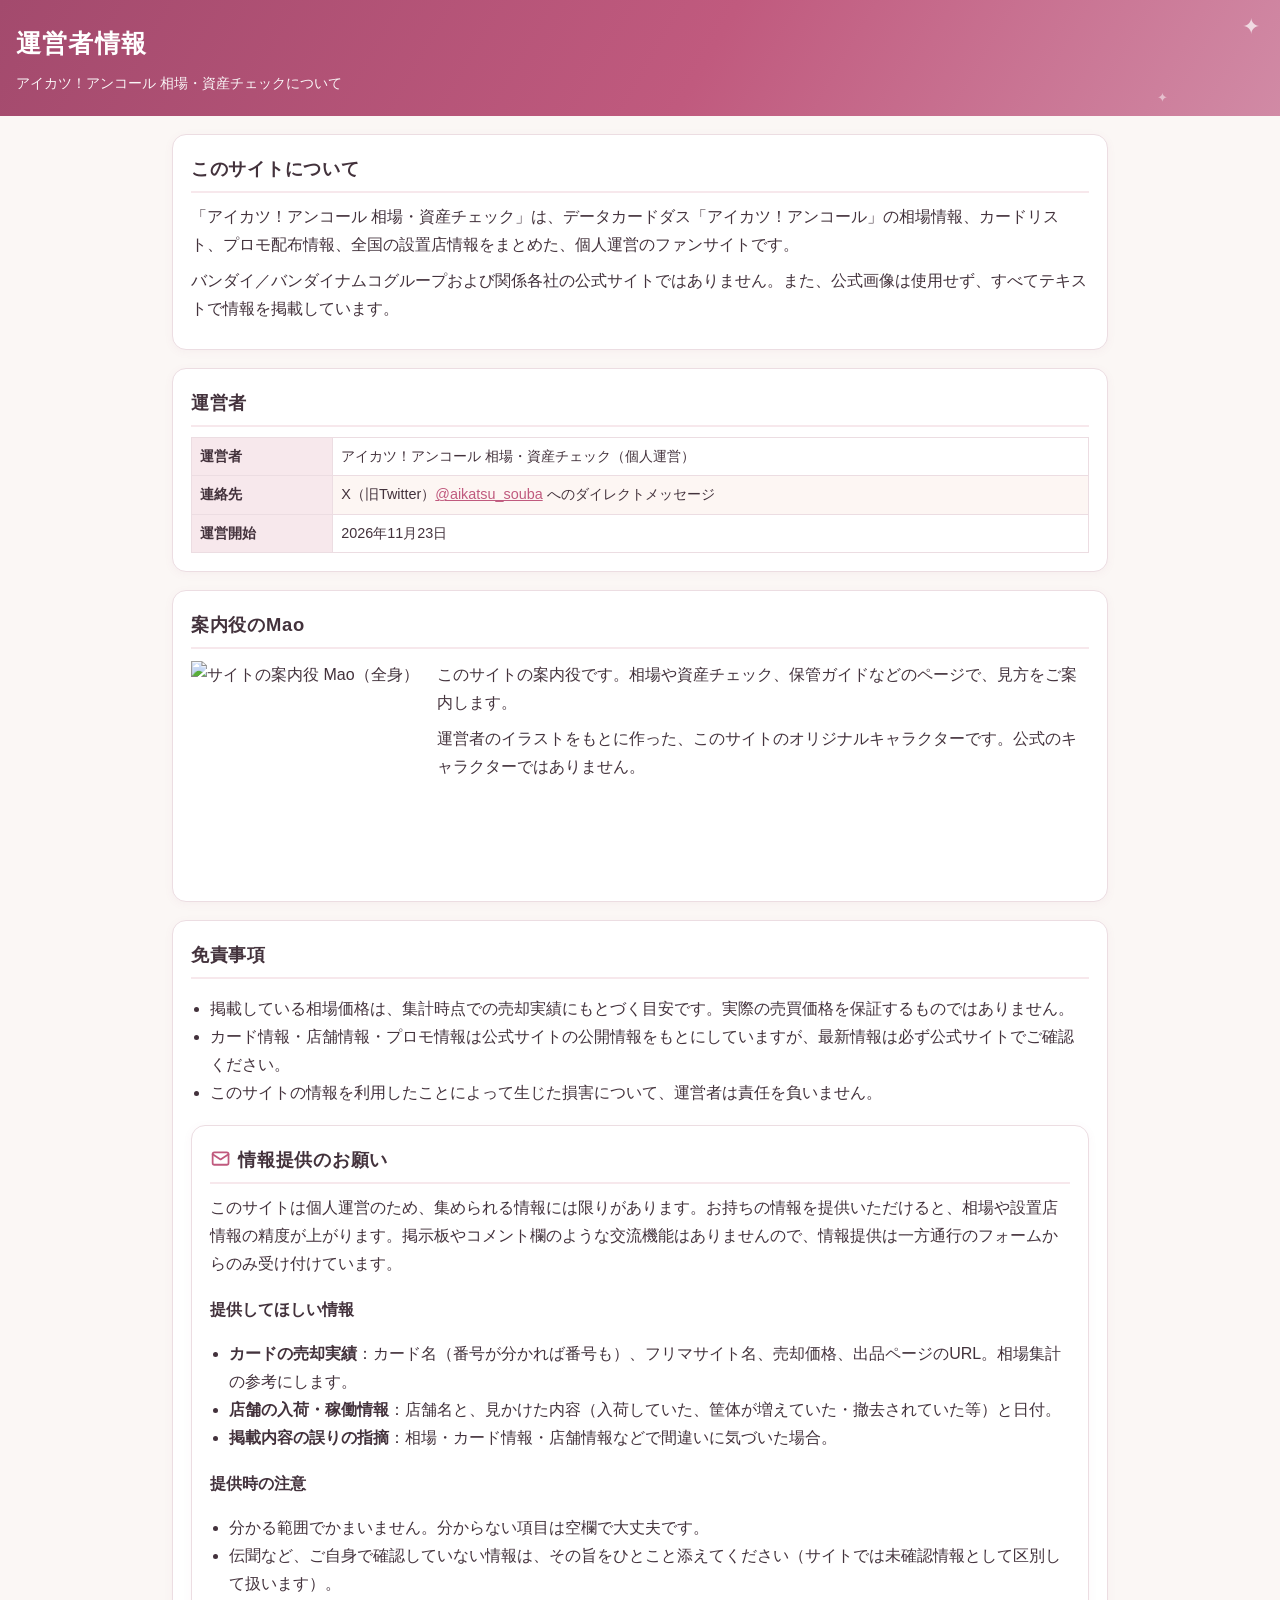
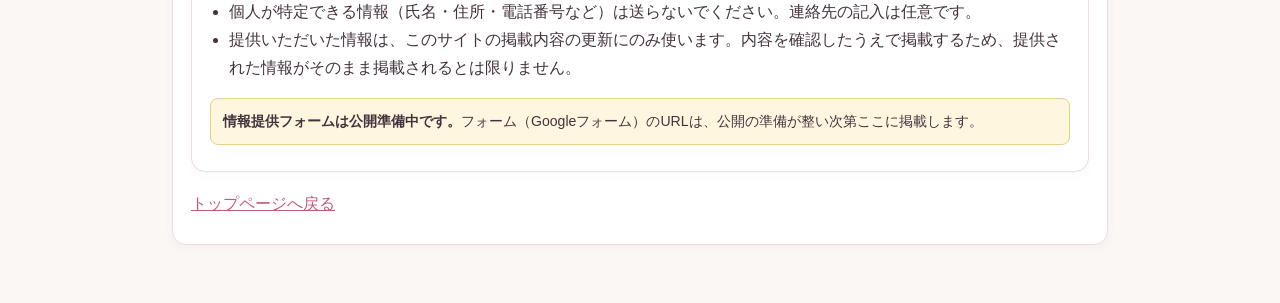
==== about.html @ 07ab86e5 "マスコットMaoを配置（ヘッダー・バナー・各ページ要所、ダイカット画像）" ====
<!DOCTYPE html>
<html lang="ja">
<head>
<meta charset="utf-8">
<meta name="viewport" content="width=device-width, initial-scale=1">
<title>運営者情報｜アイカツ！アンコール 相場・資産チェック</title>
<link rel="stylesheet" href="style.css">
<link rel="manifest" href="manifest.webmanifest">
<meta name="theme-color" content="#c05a7e">
<link rel="apple-touch-icon" href="icons/apple-touch-icon.png">
<meta name="mobile-web-app-capable" content="yes">
<meta name="apple-mobile-web-app-capable" content="yes">
<meta name="apple-mobile-web-app-status-bar-style" content="default">
<meta name="apple-mobile-web-app-title" content="アイカツ相場">

<meta name="description" content="「アイカツ！アンコール 相場・資産チェック」の運営者情報と情報提供について。個人運営のファンサイト（非公式）です。">
<meta property="og:type" content="website">
<meta property="og:site_name" content="アイカツ！アンコール 相場・資産チェック">
<meta property="og:title" content="運営者情報｜アイカツ！アンコール 相場・資産チェック">
<meta property="og:description" content="「アイカツ！アンコール 相場・資産チェック」の運営者情報と情報提供について。個人運営のファンサイト（非公式）です。">
<meta property="og:url" content="https://aikatsu-encore-guide.330-t.workers.dev/about">
<meta property="og:image" content="https://aikatsu-encore-guide.330-t.workers.dev/og-image.png">
<meta name="twitter:card" content="summary_large_image">
</head>
<body>
<header class="site-header">
<h1>運営者情報</h1>
<p>アイカツ！アンコール 相場・資産チェックについて</p>
<img class="mao-head" src="img/mao-heart.webp" alt="" aria-hidden="true">
</header>
<div class="wrap">

<section>
<h2>このサイトについて</h2>
<p>「アイカツ！アンコール 相場・資産チェック」は、データカードダス「アイカツ！アンコール」の相場情報、カードリスト、プロモ配布情報、全国の設置店情報をまとめた、個人運営のファンサイトです。</p>
<p>バンダイ／バンダイナムコグループおよび関係各社の公式サイトではありません。また、公式画像は使用せず、すべてテキストで情報を掲載しています。</p>
</section>

<section>
<h2>運営者</h2>
<div class="table-scroll">
<table>
<tbody>
<tr><th>運営者</th><td>アイカツ！アンコール 相場・資産チェック（個人運営）</td></tr>
<tr><th>連絡先</th><td>X（旧Twitter）<a href="https://x.com/aikatsu_souba" target="_blank" rel="noopener">@aikatsu_souba</a> へのダイレクトメッセージ</td></tr>
<tr><th>運営開始</th><td>2026年11月23日</td></tr>
</tbody>
</table>
</div>
</section>

<section>
<h2>案内役のMao</h2>
<div class="mao-about">
<img src="img/mao-full.webp" alt="サイトの案内役 Mao（全身）">
<div>
<p>このサイトの案内役です。相場や資産チェック、保管ガイドなどのページで、見方をご案内します。</p>
<p>運営者のイラストをもとに作った、このサイトのオリジナルキャラクターです。公式のキャラクターではありません。</p>
</div>
</div>
</section>

<section>
<h2>免責事項</h2>
<ul class="plain">
<li>掲載している相場価格は、集計時点での売却実績にもとづく目安です。実際の売買価格を保証するものではありません。</li>
<li>カード情報・店舗情報・プロモ情報は公式サイトの公開情報をもとにしていますが、最新情報は必ず公式サイトでご確認ください。</li>
<li>このサイトの情報を利用したことによって生じた損害について、運営者は責任を負いません。</li>
</ul>
<section id="contribute">
  <h2><svg class="h2-icon" viewBox="0 0 24 24" fill="none" stroke="currentColor" stroke-width="2" stroke-linecap="round" stroke-linejoin="round" aria-hidden="true"><rect x="3" y="5" width="18" height="14" rx="2"/><path d="M3 7l9 6 9-6"/></svg>情報提供のお願い</h2>
  <p>このサイトは個人運営のため、集められる情報には限りがあります。お持ちの情報を提供いただけると、相場や設置店情報の精度が上がります。掲示板やコメント欄のような交流機能はありませんので、情報提供は一方通行のフォームからのみ受け付けています。</p>
  <h3>提供してほしい情報</h3>
  <ul class="plain">
    <li><strong>カードの売却実績</strong>：カード名（番号が分かれば番号も）、フリマサイト名、売却価格、出品ページのURL。相場集計の参考にします。</li>
    <li><strong>店舗の入荷・稼働情報</strong>：店舗名と、見かけた内容（入荷していた、筐体が増えていた・撤去されていた等）と日付。</li>
    <li><strong>掲載内容の誤りの指摘</strong>：相場・カード情報・店舗情報などで間違いに気づいた場合。</li>
  </ul>
  <h3>提供時の注意</h3>
  <ul class="plain">
    <li>分かる範囲でかまいません。分からない項目は空欄で大丈夫です。</li>
    <li>伝聞など、ご自身で確認していない情報は、その旨をひとこと添えてください（サイトでは未確認情報として区別して扱います）。</li>
    <li>個人が特定できる情報（氏名・住所・電話番号など）は送らないでください。連絡先の記入は任意です。</li>
    <li>提供いただいた情報は、このサイトの掲載内容の更新にのみ使います。内容を確認したうえで掲載するため、提供された情報がそのまま掲載されるとは限りません。</li>
  </ul>
  <p class="caution"><strong>情報提供フォームは公開準備中です。</strong>フォーム（Googleフォーム）のURLは、公開の準備が整い次第ここに掲載します。</p>
</section>
<p><a href="index.html">トップページへ戻る</a></p>
</section>

</div>
<script>
if ('serviceWorker' in navigator) {
  window.addEventListener('load', function () {
    navigator.serviceWorker.register('sw.js').catch(function () {});
  });
}
</script>
<!-- Cloudflare Web Analytics --><script type='module' src='https://static.cloudflareinsights.com/beacon.min.js' data-cf-beacon='{"token": "83d44852b7134fafa72f79f48e3f3325"}'></script><!-- End Cloudflare Web Analytics -->
</body>
</html>
---- style.css ----
/* アイカツ！アンコール 相場・設置店ガイド（公開版・全国版） - 共通スタイル
   外部フォント・外部画像は使用しない。システムフォントのみ。 */
:root {
  --bg: #fbf7f5;
  --surface: #ffffff;
  --ink: #43323c;
  --muted: #97828c;
  --accent: #c05a7e;
  --accent-deep: #a34a6d;
  --accent-soft: #f7e8ec;
  --line: #ecdde2;
  --gold: #c9a24b;
  --warn-bg: #fff6e0;
  --warn-line: #e8cf8a;
}
* { box-sizing: border-box; }
html { -webkit-text-size-adjust: 100%; }
body {
  margin: 0;
  background: var(--bg);
  color: var(--ink);
  font-family: "Hiragino Kaku Gothic ProN", "Hiragino Sans", "Yu Gothic", YuGothic,
    "Noto Sans JP", "Meiryo", sans-serif;
  line-height: 1.75;
  font-size: 16px;
}
a { color: var(--accent); }
.site-header {
  background: linear-gradient(120deg, var(--accent-deep), var(--accent) 55%, #d18aa5);
  color: #fff;
  padding: 26px 16px 20px;
  position: relative;
  overflow: hidden;
}
.site-header::before {
  content: "✦";
  position: absolute;
  right: 20px;
  top: 8px;
  font-size: 22px;
  opacity: 0.7;
}
.site-header::after {
  content: "✦";
  position: absolute;
  right: 72px;
  bottom: 6px;
  font-size: 13px;
  opacity: 0.5;
}
.site-header h1 {
  margin: 0 0 10px;
  font-size: clamp(1.05rem, 5.4vw, 1.55rem);
  line-height: 1.45;
  white-space: nowrap;
  font-family: "Hiragino Mincho ProN", "Hiragino Mincho", "Yu Mincho", YuMincho, serif;
  letter-spacing: 0.05em;
  position: relative;
  z-index: 1;
}
.site-header p.site-tag {
  display: inline-block;
  border: 1px solid rgba(255, 255, 255, .65);
  border-radius: 999px;
  padding: 2px 14px;
  font-size: .78rem;
  letter-spacing: .14em;
  opacity: 1;
  margin: 0;
  position: relative;
  z-index: 1;
}
.site-header p { margin: 0; font-size: 0.85rem; opacity: 0.95; position: relative; z-index: 1; }
.wrap { max-width: 960px; margin: 0 auto; padding: 0 12px 40px; }
nav.toc {
  background: var(--surface);
  border: 1px solid var(--line);
  border-radius: 10px;
  padding: 10px 14px;
  margin: 16px 0;
  font-size: 0.92rem;
}
nav.toc ul { margin: 0; padding: 0; list-style: none; display: flex; flex-wrap: wrap; gap: 6px 16px; }
section {
  background: var(--surface);
  border: 1px solid var(--line);
  border-radius: 14px;
  padding: 18px;
  margin: 18px 0;
  box-shadow: 0 2px 10px rgba(163, 74, 109, 0.05);
}
h2 {
  font-size: 1.15rem;
  margin: 0 0 10px;
  padding-bottom: 6px;
  border-bottom: 2px solid var(--accent-soft);
  letter-spacing: 0.04em;
}
h3 { font-size: 1rem; margin: 18px 0 8px; }
p { margin: 8px 0; }
.note { font-size: 0.85rem; color: var(--muted); }
.badge {
  display: inline-block;
  background: var(--accent-soft);
  color: var(--accent);
  border-radius: 999px;
  padding: 0 8px;
  font-size: 0.78rem;
  font-weight: 700;
  white-space: nowrap;
}
.badge-warn { background: var(--warn-bg); color: #8a6d1a; border: 1px solid var(--warn-line); }
.caution {
  background: var(--warn-bg);
  border: 1px solid var(--warn-line);
  border-radius: 8px;
  padding: 10px 12px;
  font-size: 0.88rem;
}
.table-scroll { overflow-x: auto; -webkit-overflow-scrolling: touch; }
/* ===== トップ10表：スマホでは3行カード表示にして横スクロールをなくす ===== */
@media (max-width: 760px) {
  #prices .table-scroll { overflow-x: visible; }
  #prices .table-scroll table { min-width: 0; border-collapse: separate; border-spacing: 0; }
  #prices .table-scroll thead { display: none; }
  #prices .table-scroll tbody tr {
    display: flex;
    flex-wrap: wrap;
    align-items: center;
    column-gap: 6px;
    row-gap: 2px;
    border: 1px solid var(--line);
    border-radius: 16px;
    background: var(--surface);
    box-shadow: 0 2px 6px rgba(163, 74, 109, .10);
    padding: 10px 14px 9px;
    margin-bottom: 10px;
  }
  #prices .table-scroll tbody tr.rank1 {
    border-color: #e5c86e;
    background: linear-gradient(135deg, #fdf6dd, #fbeec3);
    box-shadow: 0 3px 10px rgba(201, 162, 75, .30);
  }
  #prices .table-scroll td { border: none; padding: 0; background: transparent; }
  #prices .table-scroll .rank-badge { width: 2.1em; height: 2.1em; box-shadow: 0 2px 5px rgba(0, 0, 0, .15); }
  #prices .table-scroll td:nth-child(1) { order: 1; }
  #prices .table-scroll td:nth-child(3) { order: 2; flex: 1 1 auto; font-weight: 700; font-size: 1.05rem; }
  #prices .table-scroll td:nth-child(4) { order: 3; }
  #prices .table-scroll td:nth-child(6) { order: 4; flex: 1 0 calc(100% - 122px); font-size: 1.3rem; color: var(--accent-deep); text-align: left; }
  #prices .table-scroll td.spark { order: 5; margin-left: auto; background: #fdf6f3; border-radius: 8px; padding: 2px 6px; line-height: 0; }
  #prices .table-scroll tr.rank1 td.spark { background: #fff; }
  #prices .table-scroll td:nth-child(2) { order: 6; color: var(--muted); font-size: .76rem; }
  #prices .table-scroll td:nth-child(5) { order: 7; color: var(--muted); font-size: .76rem; }
  #prices .table-scroll td:nth-child(5)::before { content: "・"; }
  #prices .table-scroll td:nth-child(7) { order: 8; color: var(--muted); font-size: .76rem; }
  #prices .table-scroll td:nth-child(7)::before { content: "・"; }
  #prices .table-scroll td:nth-child(8) { order: 9; font-size: .8rem; }
  #prices .table-scroll td:nth-child(8)::before { content: "・前回比 "; color: var(--muted); font-size: .72rem; }
  #prices .table-scroll td:nth-child(9) { order: 10; font-size: .8rem; }
  #prices .table-scroll td:nth-child(9)::before { content: "・順位 "; color: var(--muted); font-size: .72rem; }
  #prices .table-scroll td:nth-child(10) { order: 11; color: #8a6d1a; font-size: .76rem; }
  #prices .table-scroll td:nth-child(10)::before { content: "・"; }
  #prices .table-scroll td:nth-child(11) { order: 12; margin-left: auto; font-size: .78rem; }
  #prices .table-scroll td.note-none { display: none; }
}
/* ===== その他の表もスマホではカード表示にする ===== */
@media (max-width: 760px) {
  table { min-width: 0; }
  .table-scroll { overflow-x: visible; }
  .table-scroll table { min-width: 0; border-collapse: separate; border-spacing: 0; }
  .table-scroll thead { display: none; }
  .table-scroll td.note-none { display: none; }
  #allprices .table-scroll tbody tr,
  #promo .table-scroll tbody tr,
  .card-table tbody tr {
    display: flex;
    flex-wrap: wrap;
    align-items: center;
    column-gap: 6px;
    row-gap: 2px;
    border: 1px solid var(--line);
    border-radius: 14px;
    background: var(--surface);
    box-shadow: 0 2px 6px rgba(163, 74, 109, .08);
    padding: 9px 13px 8px;
    margin-bottom: 8px;
  }
  #allprices .table-scroll td,
  #promo .table-scroll td,
  .card-table td { border: none; padding: 0; background: transparent; }
  /* 全カード相場 */
  #allprices .table-scroll td:nth-child(2) { order: 1; flex: 1 1 auto; font-weight: 700; font-size: 1.02rem; }
  #allprices .table-scroll td:nth-child(3) { order: 2; }
  #allprices .table-scroll td:nth-child(6) { order: 3; flex: 1 1 55%; font-size: 1.25rem; color: var(--accent-deep); text-align: left; }
  #allprices .table-scroll td:nth-child(1) { order: 4; color: var(--muted); font-size: .76rem; }
  #allprices .table-scroll td:nth-child(4) { order: 5; color: var(--muted); font-size: .76rem; }
  #allprices .table-scroll td:nth-child(4)::before { content: "・"; }
  #allprices .table-scroll td:nth-child(5) { order: 6; color: var(--muted); font-size: .76rem; }
  #allprices .table-scroll td:nth-child(5)::before { content: "・"; }
  #allprices .table-scroll td:nth-child(7) { order: 7; color: var(--muted); font-size: .76rem; }
  #allprices .table-scroll td:nth-child(7)::before { content: "・"; }
  #allprices .table-scroll td:nth-child(8) { order: 8; color: #8a6d1a; font-size: .76rem; }
  #allprices .table-scroll td:nth-child(8)::before { content: "・"; }
  #allprices .table-scroll td:nth-child(9) { order: 9; margin-left: auto; font-size: .78rem; }
  /* プロモ情報 */
  #promo .table-scroll td:nth-child(1) { order: 1; color: var(--muted); font-size: .8rem; }
  #promo .table-scroll td:nth-child(2) { order: 2; flex: 1 1 auto; font-weight: 700; font-size: 1rem; }
  #promo .table-scroll td:nth-child(3) { order: 3; flex-basis: 100%; font-size: .88rem; }
  #promo .table-scroll td:nth-child(4) { order: 4; color: var(--muted); font-size: .78rem; }
  #promo .table-scroll td:nth-child(5) { order: 5; color: var(--muted); font-size: .78rem; }
  #promo .table-scroll td:nth-child(5)::before { content: "・"; }
  /* カードリスト（cards.html） */
  .card-table td:nth-child(2) { order: 1; flex: 1 1 auto; font-weight: 700; font-size: 1rem; }
  .card-table td:nth-child(3) { order: 2; }
  .card-table td:nth-child(1) { order: 3; color: var(--muted); font-size: .76rem; }
  .card-table td:nth-child(4) { order: 4; color: var(--muted); font-size: .76rem; }
  .card-table td:nth-child(4)::before { content: "・"; }
  .card-table td:nth-child(5) { order: 5; color: var(--muted); font-size: .76rem; }
  .card-table td:nth-child(5)::before { content: "・"; }
  .card-table td:nth-child(6) { order: 6; color: var(--muted); font-size: .76rem; }
  .card-table td:nth-child(6)::before { content: "・"; }
  .card-table td:nth-child(7) { order: 7; margin-left: auto; font-size: .78rem; }
}
table {
  border-collapse: collapse;
  width: 100%;
  font-size: 0.9rem;
  min-width: 560px;
}
th, td {
  border: 1px solid var(--line);
  padding: 6px 8px;
  text-align: left;
  vertical-align: top;
}
th { background: var(--accent-soft); white-space: nowrap; }
td.num, td.price { white-space: nowrap; }
td.price { text-align: right; font-weight: 700; }
tr:nth-child(even) td { background: #fdf6f3; }
.filters {
  display: flex;
  flex-wrap: wrap;
  gap: 10px;
  align-items: center;
  margin: 10px 0;
}
.filters input[type="search"], .filters select {
  font-size: 1rem;
  padding: 8px 10px;
  border: 1px solid var(--line);
  border-radius: 8px;
  background: #fff;
  color: var(--ink);
}
.filters input[type="search"] { flex: 1 1 200px; }
ul.plain { padding-left: 1.2em; }
.store-city { font-weight: 700; margin-top: 14px; }
footer.site-footer {
  color: var(--muted);
  font-size: 0.85rem;
  padding: 8px 4px 0;
}
footer.site-footer h2 { border: none; font-size: 1rem; color: var(--ink); }
@media (max-width: 600px) {
  body { font-size: 15px; }
  section { padding: 12px; }
  table { font-size: 0.84rem; }
  .site-header h1 { font-size: 1.15rem; }
}

/* ===== レアリティ・タイプの色分けバッジ ===== */
.rarity, .ctype {
  display: inline-block;
  border-radius: 4px;
  padding: 0 7px;
  font-size: 0.78rem;
  font-weight: 700;
  white-space: nowrap;
  border: 1px solid transparent;
}
.rarity-er { background: #fff3cd; color: #8a6d00; border-color: #e3c964; }
.rarity-pr { background: #f3e8fd; color: #6d28a8; border-color: #cfaef0; }
.rarity-r  { background: #e3f0ff; color: #1c4f9c; border-color: #a9c8f5; }
.rarity-n  { background: #eeeeee; color: #555555; border-color: #cccccc; }
.ctype-cute  { background: #ffe3ee; color: #b02a5e; border-color: #f5b8d0; }
.ctype-cool  { background: #e0ecff; color: #1c4f9c; border-color: #aecbf5; }
.ctype-sexy  { background: #f3e3ff; color: #6d28a8; border-color: #d3aef0; }
.ctype-pop   { background: #fff1d6; color: #96690a; border-color: #ecc987; }
.version-badge {
  display: inline-block;
  background: #2b2230;
  color: #fff;
  border-radius: 4px;
  padding: 0 7px;
  font-size: 0.78rem;
  font-weight: 700;
  white-space: nowrap;
}

/* ===== 相場トップ10のフィーチャー表示（1位） ===== */
.feature-card {
  border: 2px solid #e5c86e;
  background: linear-gradient(180deg, #fffdf4, #fdf3f0);
  border-radius: 16px;
  padding: 18px 16px;
  margin: 12px 0 16px;
  text-align: center;
  box-shadow: 0 4px 14px rgba(163, 74, 109, 0.10);
}
.feature-card .feature-rank {
  font-size: 0.9rem;
  font-weight: 700;
  color: #8a6d00;
  letter-spacing: 0.2em;
}
.feature-card .feature-name { font-size: 1.35rem; font-weight: 700; margin: 4px 0; }
.feature-card .feature-price { font-size: 2.2rem; font-weight: 800; color: var(--accent); margin: 4px 0; }
.feature-card .feature-meta { font-size: 0.88rem; color: var(--muted); }
tr.rank1 td { background: #fffbe8 !important; font-weight: 700; }
td.change-up { color: #c2255c; font-weight: 700; white-space: nowrap; }
td.change-down { color: #1c4f9c; font-weight: 700; white-space: nowrap; }
td.change-none { color: var(--muted); white-space: nowrap; }

/* ===== 価格推移グラフ ===== */
.chart-grid { display: grid; grid-template-columns: repeat(auto-fill, minmax(260px, 1fr)); gap: 12px; }
.chart-box { border: 1px solid var(--line); border-radius: 8px; padding: 10px 12px; }
.chart-box h4 { margin: 0 0 4px; font-size: 0.92rem; }
.chart-box .chart-latest { font-weight: 700; color: var(--accent); }
.chart-box svg { width: 100%; height: auto; display: block; }
.chart-accumulating {
  border: 1px dashed var(--warn-line);
  background: var(--warn-bg);
  border-radius: 8px;
  padding: 10px 12px;
  font-size: 0.9rem;
}

/* ===== 公式リンク（公式カードリストへのリンクボタン） ===== */
.official-link {
  display: inline-block;
  border: 1px solid var(--accent);
  color: var(--accent);
  border-radius: 999px;
  padding: 1px 10px;
  font-size: 0.8rem;
  font-weight: 700;
  text-decoration: none;
  white-space: nowrap;
  background: #fff;
}
.official-link:hover { background: var(--accent-soft); }

/* ===== 設置店（全国版） ===== */
.store-pref { margin-top: 18px; }
.store-pref h3 { border-left: 6px solid var(--accent); padding-left: 8px; }
.store-pref ul { columns: 2; column-gap: 28px; }
.store-pref li { break-inside: avoid; }
@media (max-width: 600px) { .store-pref ul { columns: 1; } }

/* ===== タイルナビ（トップのメニュー） ===== */
.tilenav {
  display: grid;
  grid-template-columns: repeat(3, 1fr);
  gap: 10px;
  margin: 18px 0 8px;
}
@media (max-width: 360px) { .navtile { font-size: 0.72rem; } }
@media (min-width: 700px) { .tilenav { grid-template-columns: repeat(4, 1fr); } }
@media (min-width: 1000px) { .tilenav { grid-template-columns: repeat(6, 1fr); } }
.navtile {
  display: flex;
  flex-direction: column;
  align-items: center;
  justify-content: center;
  gap: 6px;
  padding: 14px 2px 11px;
  background: var(--surface);
  border: 2px solid var(--line);
  border-radius: 18px;
  color: var(--ink);
  font-weight: 700;
  font-size: 0.8rem;
  white-space: nowrap;
  text-align: center;
  text-decoration: none;
  box-shadow: 0 2px 6px rgba(163, 74, 109, 0.08);
}
.navtile.feature {
  background: linear-gradient(135deg, #fdf6dd, #fbeec3);
  border-color: #e5c86e;
  box-shadow: 0 3px 10px rgba(201, 162, 75, .35);
}
.navtile.feature svg {
  background: #f7e3a1;
  color: #a87f14;
}
.navtile.sub-feature {
  background: linear-gradient(135deg, #f9eef2, #f3dbe4);
  border-color: #d89bb2;
  box-shadow: 0 3px 10px rgba(192, 90, 126, .28);
}
.navtile.sub-feature svg {
  background: #eec3d1;
  color: #a34a6d;
}
.navtile svg {
  width: 26px;
  height: 26px;
  padding: 5px;
  background: var(--accent-soft);
  border-radius: 50%;
  color: var(--accent);
}
.navtile { transition: transform .08s ease, filter .08s ease, box-shadow .15s ease; }
.navtile:hover { box-shadow: 0 4px 12px rgba(163, 74, 109, 0.16); }
.navtile:active { transform: scale(.94); filter: brightness(.96); }
/* ===== 資産チェック訴求バナー（トップページ） ===== */
.asset-banner {
  display: block;
  margin: 14px 0 4px;
  padding: 18px 20px 16px;
  border-radius: 16px;
  background: linear-gradient(135deg, var(--accent-deep), var(--accent) 70%, #d18aa5);
  color: #fff;
  text-decoration: none;
  box-shadow: 0 4px 14px rgba(163, 74, 109, .28);
}
.asset-banner .ab-title { display: block; font-size: 1.18rem; font-weight: 700; line-height: 1.45; }
.asset-banner .ab-text { display: block; margin-top: 6px; font-size: .92rem; line-height: 1.6; color: rgba(255, 255, 255, .92); }
.asset-banner .ab-btn {
  display: inline-block;
  margin-top: 12px;
  padding: 7px 18px;
  border-radius: 999px;
  background: #fff;
  color: var(--accent-deep);
  font-weight: 700;
  font-size: .92rem;
}
.asset-banner:active { transform: scale(.98); filter: brightness(.97); }
/* ===== リード文ボックス（資産チェックページ冒頭） ===== */
.lead-box {
  margin: 14px 0 6px;
  padding: 14px 18px;
  border: 1px solid var(--line);
  border-left: 6px solid var(--accent);
  border-radius: 12px;
  background: var(--accent-soft);
  font-size: 1.08rem;
  line-height: 1.7;
}
.lead-box p { margin: 0; }
.lead-box strong { color: var(--accent-deep); }
section, footer.site-footer { scroll-margin-top: 16px; }

/* ===== セクション見出しアイコン ===== */
.h2-icon {
  width: 1.15em;
  height: 1.15em;
  vertical-align: -0.18em;
  margin-right: 7px;
  color: var(--accent);
}

/* ===== 長文の折りたたみ ===== */
details.more {
  border: 1px dashed var(--line);
  border-radius: 8px;
  padding: 8px 12px;
  margin: 10px 0;
  background: #fdf6f3;
}
details.more > summary {
  cursor: pointer;
  font-weight: 700;
  color: var(--accent);
  font-size: 0.9rem;
}

/* ===== 相場トップ10：順位バッジと価格強調 ===== */
.rank-badge {
  display: inline-flex;
  align-items: center;
  justify-content: center;
  width: 1.9em;
  height: 1.9em;
  border-radius: 50%;
  background: #f3e9ee;
  color: var(--muted);
  font-weight: 800;
  font-size: 0.95rem;
}
.rank-badge-1 { background: linear-gradient(180deg, #ffe98a, #e9b949); color: #6b4e00; box-shadow: 0 0 0 2px #f3d267 inset; }
.rank-badge-2 { background: linear-gradient(180deg, #f4f4f6, #c9c9d1); color: #4c4c55; box-shadow: 0 0 0 2px #dcdce2 inset; }
.rank-badge-3 { background: linear-gradient(180deg, #f3c39a, #cd7f32); color: #5f3410; box-shadow: 0 0 0 2px #e0a266 inset; }
#prices td.price { font-size: 1.18rem; color: var(--accent); }
#prices tr.rank1 td.price { font-size: 1.3rem; }

/* ===== 設置店：都道府県アコーディオン ===== */
details.store-pref {
  border: 1px solid var(--line);
  border-radius: 8px;
  padding: 4px 12px 8px;
  margin-top: 10px;
  background: var(--surface);
  scroll-margin-top: 16px;
}
details.store-pref > summary {
  cursor: pointer;
  list-style: none;
  padding: 8px 0;
}
details.store-pref > summary::-webkit-details-marker { display: none; }
.store-pref-title {
  font-weight: 700;
  font-size: 1rem;
  border-left: 6px solid var(--accent);
  padding-left: 8px;
}
details.store-pref > summary::after {
  content: "＋ 開く";
  float: right;
  font-size: 0.8rem;
  font-weight: 700;
  color: var(--accent);
}
details.store-pref[open] > summary::after { content: "－ 閉じる"; }
details.store-pref[open] { background: #fdf6f3; }

/* ===== 都道府県タイルマップ ===== */
.tilemap-wrap { margin: 14px 0 6px; max-width: 100%; overflow: hidden; }
.tilemap-lead { font-size: 0.9rem; margin: 6px 0 10px; }
.tilemap {
  display: grid;
  grid-template-columns: repeat(13, minmax(0, 1fr));
  gap: 4px;
  max-width: 640px;
  margin: 0 auto;
}
.tile {
  aspect-ratio: 1 / 1;
  border: 1px solid rgba(67, 50, 60, 0.18);
  border-radius: 6px;
  display: flex;
  flex-direction: column;
  align-items: center;
  justify-content: center;
  gap: 0;
  padding: 2px 0;
  cursor: pointer;
  font-family: inherit;
  color: var(--ink);
  line-height: 1.15;
}
.tile:hover, .tile:active { outline: 2px solid var(--accent); outline-offset: -1px; }
.tile-name { font-size: 0.72rem; font-weight: 700; white-space: nowrap; }
.tile-count { font-size: 0.85rem; font-weight: 800; }
.region-hokkaido { background: #dceeff; }
.region-tohoku   { background: #d9f2e2; }
.region-kanto    { background: #ffe3ee; }
.region-chubu    { background: #fff1d6; }
.region-kinki    { background: #f3e3ff; }
.region-chugoku  { background: #e6f4d7; }
.region-shikoku  { background: #ffe9d9; }
.region-kyushu   { background: #ffdfe0; }
.tilemap-legend {
  list-style: none;
  display: flex;
  flex-wrap: wrap;
  gap: 4px 14px;
  padding: 0;
  margin: 10px 0 0;
  font-size: 0.8rem;
  color: var(--muted);
  justify-content: center;
}
.tilemap-legend .lg {
  display: inline-block;
  width: 12px;
  height: 12px;
  border-radius: 3px;
  border: 1px solid rgba(67, 50, 60, 0.18);
  vertical-align: -1px;
  margin-right: 4px;
}
@media (max-width: 600px) {
  .tile { border-radius: 4px; min-width: 0; }
  .tile-name { font-size: clamp(0.4rem, 2.1vw, 0.52rem); letter-spacing: -0.02em; }
  .tile-count { font-size: clamp(0.5rem, 2.9vw, 0.62rem); }
  .tilemap { gap: 2px; }
}

/* グラフ強化（2026-11-23追加）：1位の大グラフとトップ10表のミニグラフ */
.feature-chart { margin: 14px 0 6px; background: #fff; border: 1px solid var(--line); border-radius: 12px; padding: 14px 16px; }
.feature-chart h3 { margin: 0 0 2px; font-size: 1rem; }
.feature-chart .fc-sub { color: var(--muted); font-size: 0.85rem; margin-bottom: 6px; }
.feature-chart svg { width: 100%; height: auto; display: block; }
td.spark { min-width: 104px; }
td.spark svg { display: block; }

/* 最新情報（公式お知らせ）欄（2026-11-23追加） */
.news-section { border: 2px solid var(--accent); }
.news-list { list-style: none; margin: 6px 0 0; padding: 0; }
.news-list li { display: flex; flex-wrap: wrap; align-items: baseline; gap: 2px 10px; padding: 8px 0; border-bottom: 1px dashed var(--line); }
.news-list li:last-child { border-bottom: none; padding-bottom: 2px; }
.news-date { color: var(--muted); font-size: 0.85rem; font-weight: 700; white-space: nowrap; }

/* ===== マスコットMao（ダイカット配置） ===== */
.site-header .mao-head {
  position: absolute;
  right: 10px;
  bottom: 0;
  height: 92px;
  width: auto;
  pointer-events: none;
}
.site-header p { max-width: calc(100% - 92px); }
.site-header::after { right: 112px; }
.asset-banner { position: relative; padding-right: 118px; }
.asset-banner .mao-banner {
  position: absolute;
  right: 8px;
  bottom: 0;
  height: 108px;
  width: auto;
  pointer-events: none;
}
@media (max-width: 380px) {
  .asset-banner { padding-right: 98px; }
  .asset-banner .mao-banner { height: 92px; }
}
.mao-intro {
  display: flex;
  align-items: center;
  gap: 14px;
  margin: 14px 0 4px;
  padding: 10px 16px;
  background: #fff;
  border: 1px solid var(--line);
  border-radius: 16px;
  text-decoration: none;
  color: var(--ink);
  box-shadow: 0 2px 8px rgba(163, 74, 109, .08);
}
.mao-intro img { height: 76px; width: auto; flex: none; }
.mao-intro .mi-title { display: block; font-weight: 700; font-size: 1rem; }
.mao-intro .mi-text { display: block; margin-top: 3px; font-size: .88rem; line-height: 1.55; color: var(--muted); }
.mao-intro:active { transform: scale(.98); }
.mao-note {
  display: flex;
  align-items: center;
  gap: 14px;
  margin: 14px 0;
  padding: 10px 16px;
  background: var(--accent-soft);
  border: 1px solid var(--line);
  border-radius: 16px;
}
.mao-note img { height: 76px; width: auto; flex: none; }
.mao-note p { margin: 0; font-size: .92rem; line-height: 1.6; }
.lead-box.has-mao { display: flex; align-items: center; gap: 14px; }
.lead-box.has-mao img { height: 84px; width: auto; flex: none; }
.lead-box.has-mao p { margin: 0; }
.mao-about { display: flex; gap: 18px; align-items: flex-start; margin: 12px 0; }
.mao-about img { height: 210px; width: auto; flex: none; }
.mao-about p { margin: 0 0 8px; }
@media (max-width: 560px) { .mao-about img { height: 160px; } }
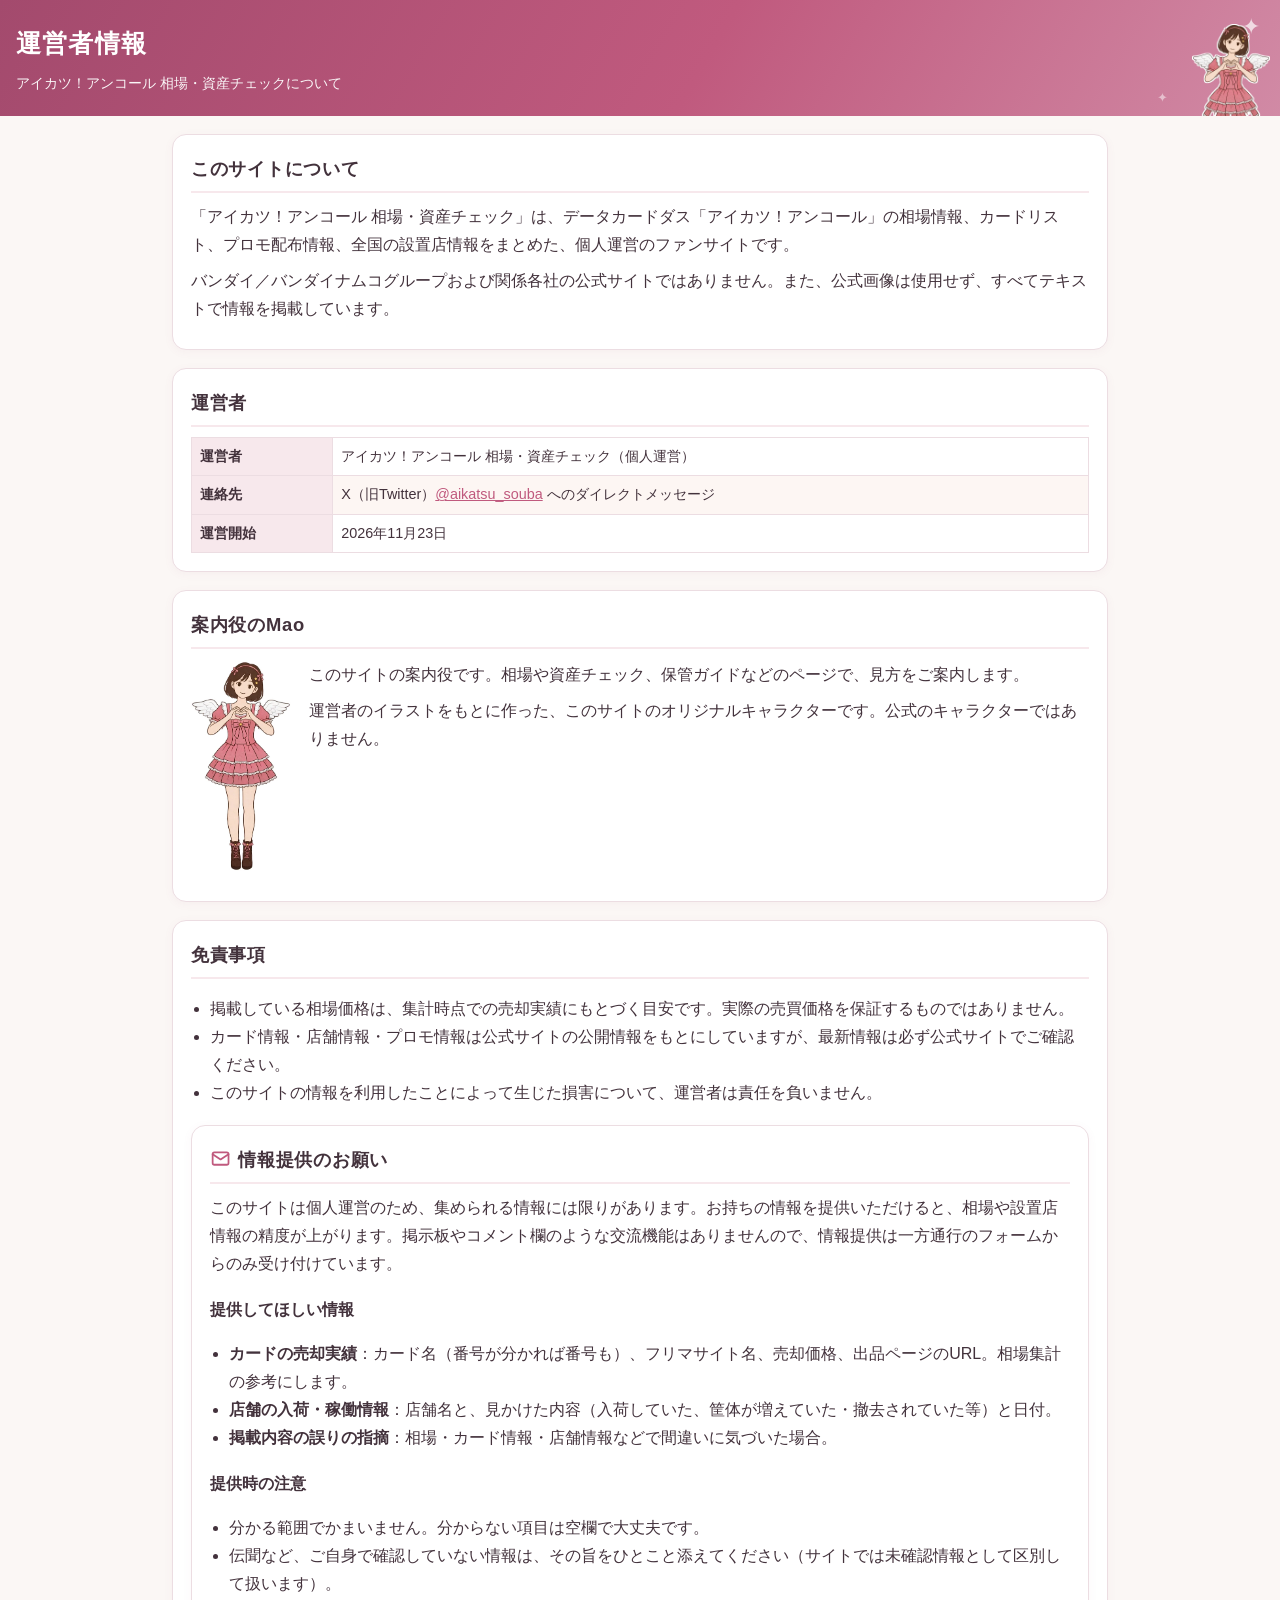
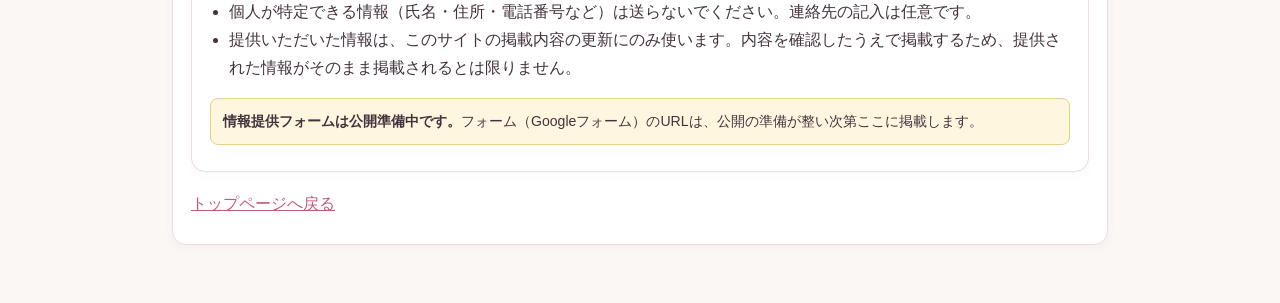
==== commit e6d6e57c: "Mao画像にインラインサイズ指定を追加しキャッシュをv9に更新（巨大表示の修正）" ====
--- a/about.html
+++ b/about.html
@@ -26,7 +26,7 @@
 <header class="site-header">
 <h1>運営者情報</h1>
 <p>アイカツ！アンコール 相場・資産チェックについて</p>
-<img class="mao-head" src="img/mao-heart.webp" alt="" aria-hidden="true">
+<img class="mao-head" src="img/mao-heart.webp" alt="" aria-hidden="true" style="height:92px;width:auto">
 </header>
 <div class="wrap">
 
@@ -52,7 +52,7 @@
 <section>
 <h2>案内役のMao</h2>
 <div class="mao-about">
-<img src="img/mao-full.webp" alt="サイトの案内役 Mao（全身）">
+<img src="img/mao-full.webp" alt="サイトの案内役 Mao（全身）" style="height:210px;width:auto">
 <div>
 <p>このサイトの案内役です。相場や資産チェック、保管ガイドなどのページで、見方をご案内します。</p>
 <p>運営者のイラストをもとに作った、このサイトのオリジナルキャラクターです。公式のキャラクターではありません。</p>
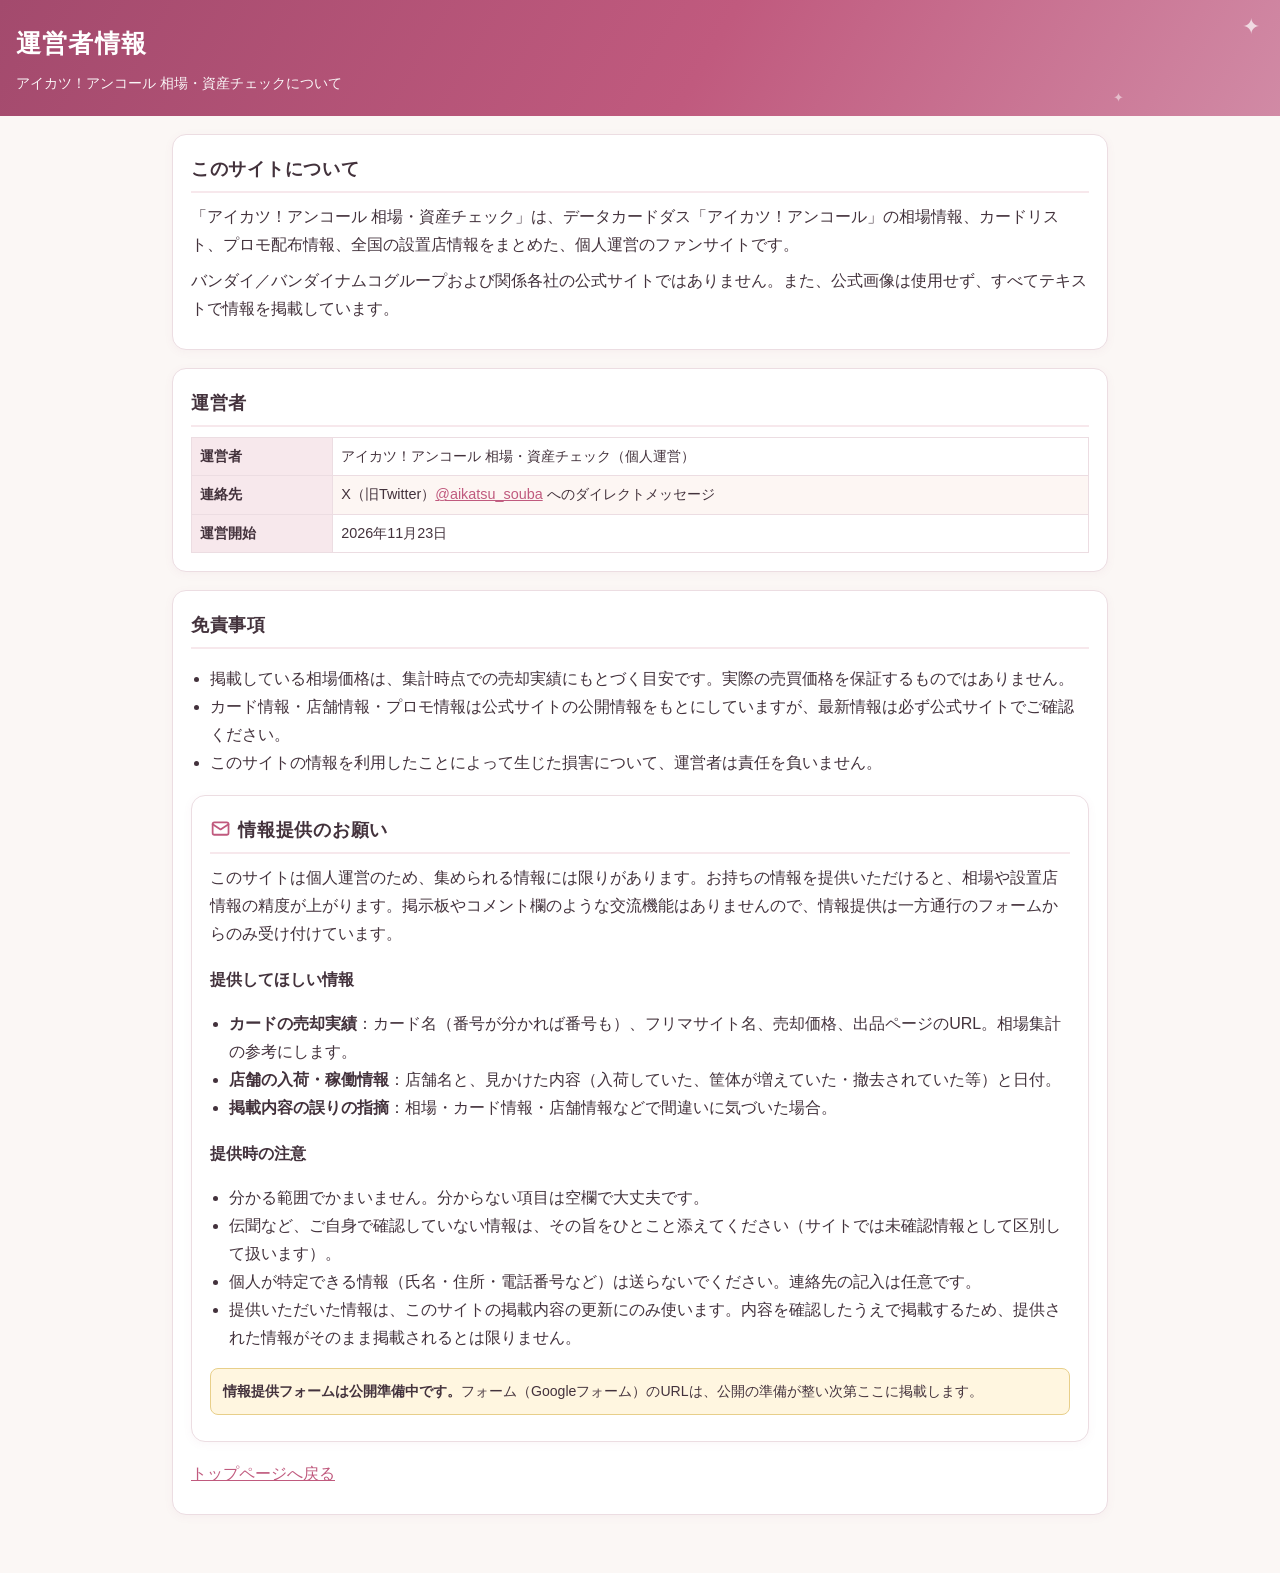
==== commit ffe4b2e7: "Maoの配置をトップのヘッダー1箇所のみに縮小し138pxに拡大" ====
--- a/about.html
+++ b/about.html
@@ -26,7 +26,6 @@
 <header class="site-header">
 <h1>運営者情報</h1>
 <p>アイカツ！アンコール 相場・資産チェックについて</p>
-<img class="mao-head" src="img/mao-heart.webp" alt="" aria-hidden="true" style="height:92px;width:auto">
 </header>
 <div class="wrap">
 
@@ -46,17 +45,6 @@
 <tr><th>運営開始</th><td>2026年11月23日</td></tr>
 </tbody>
 </table>
-</div>
-</section>
-
-<section>
-<h2>案内役のMao</h2>
-<div class="mao-about">
-<img src="img/mao-full.webp" alt="サイトの案内役 Mao（全身）" style="height:210px;width:auto">
-<div>
-<p>このサイトの案内役です。相場や資産チェック、保管ガイドなどのページで、見方をご案内します。</p>
-<p>運営者のイラストをもとに作った、このサイトのオリジナルキャラクターです。公式のキャラクターではありません。</p>
-</div>
 </div>
 </section>
 
--- a/style.css
+++ b/style.css
@@ -605,63 +605,14 @@
 .news-list li:last-child { border-bottom: none; padding-bottom: 2px; }
 .news-date { color: var(--muted); font-size: 0.85rem; font-weight: 700; white-space: nowrap; }
 
-/* ===== マスコットMao（ダイカット配置） ===== */
+/* ===== マスコットMao（ダイカット配置：トップのヘッダーのみ） ===== */
 .site-header .mao-head {
   position: absolute;
   right: 10px;
   bottom: 0;
-  height: 92px;
+  height: 138px;
   width: auto;
-  pointer-events: none;
-}
-.site-header p { max-width: calc(100% - 92px); }
-.site-header::after { right: 112px; }
-.asset-banner { position: relative; padding-right: 118px; }
-.asset-banner .mao-banner {
-  position: absolute;
-  right: 8px;
-  bottom: 0;
-  height: 108px;
-  width: auto;
-  pointer-events: none;
-}
-@media (max-width: 380px) {
-  .asset-banner { padding-right: 98px; }
-  .asset-banner .mao-banner { height: 92px; }
-}
-.mao-intro {
-  display: flex;
-  align-items: center;
-  gap: 14px;
-  margin: 14px 0 4px;
-  padding: 10px 16px;
-  background: #fff;
-  border: 1px solid var(--line);
-  border-radius: 16px;
-  text-decoration: none;
-  color: var(--ink);
-  box-shadow: 0 2px 8px rgba(163, 74, 109, .08);
-}
-.mao-intro img { height: 76px; width: auto; flex: none; }
-.mao-intro .mi-title { display: block; font-weight: 700; font-size: 1rem; }
-.mao-intro .mi-text { display: block; margin-top: 3px; font-size: .88rem; line-height: 1.55; color: var(--muted); }
-.mao-intro:active { transform: scale(.98); }
-.mao-note {
-  display: flex;
-  align-items: center;
-  gap: 14px;
-  margin: 14px 0;
-  padding: 10px 16px;
-  background: var(--accent-soft);
-  border: 1px solid var(--line);
-  border-radius: 16px;
-}
-.mao-note img { height: 76px; width: auto; flex: none; }
-.mao-note p { margin: 0; font-size: .92rem; line-height: 1.6; }
-.lead-box.has-mao { display: flex; align-items: center; gap: 14px; }
-.lead-box.has-mao img { height: 84px; width: auto; flex: none; }
-.lead-box.has-mao p { margin: 0; }
-.mao-about { display: flex; gap: 18px; align-items: flex-start; margin: 12px 0; }
-.mao-about img { height: 210px; width: auto; flex: none; }
-.mao-about p { margin: 0 0 8px; }
-@media (max-width: 560px) { .mao-about img { height: 160px; } }
+  z-index: 1;
+}
+.site-header p { max-width: calc(100% - 148px); }
+.site-header::after { right: 156px; }
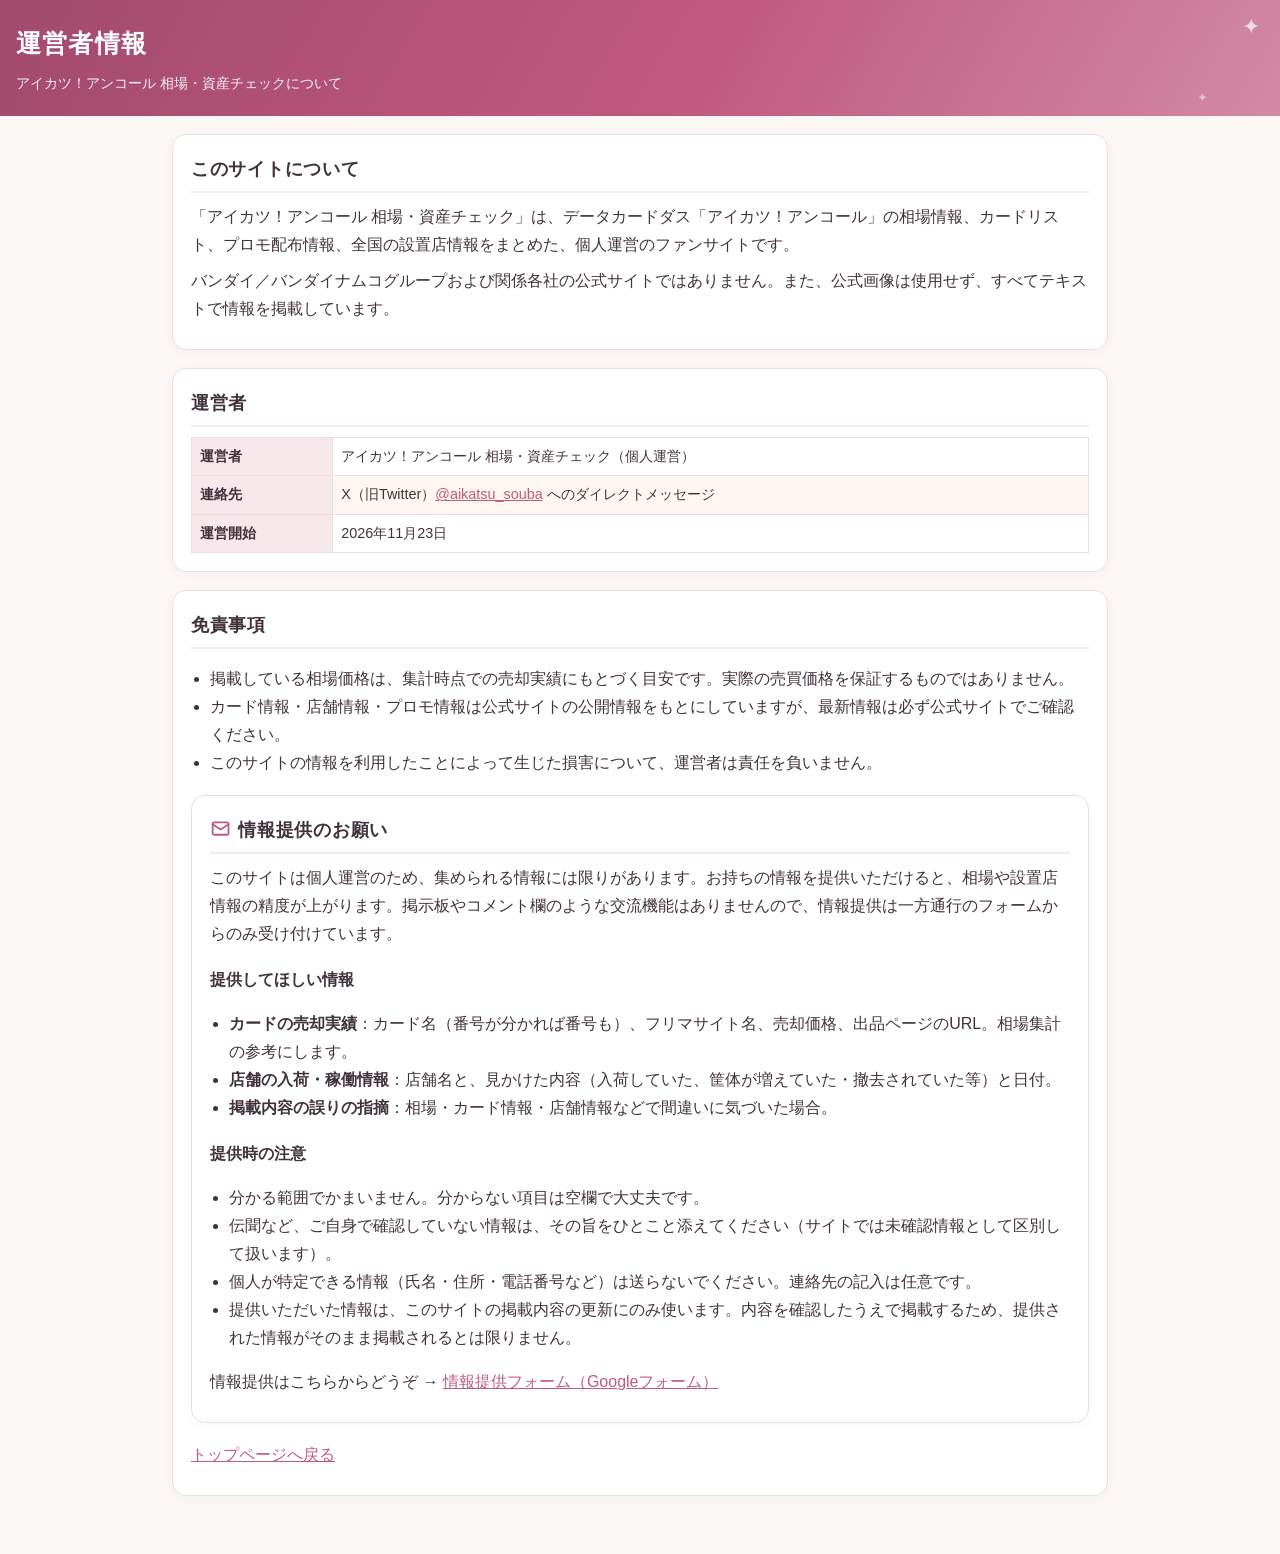
==== commit 52a2c3ff: "Add information form link and update privacy policy" ====
--- a/about.html
+++ b/about.html
@@ -71,7 +71,7 @@
     <li>個人が特定できる情報（氏名・住所・電話番号など）は送らないでください。連絡先の記入は任意です。</li>
     <li>提供いただいた情報は、このサイトの掲載内容の更新にのみ使います。内容を確認したうえで掲載するため、提供された情報がそのまま掲載されるとは限りません。</li>
   </ul>
-  <p class="caution"><strong>情報提供フォームは公開準備中です。</strong>フォーム（Googleフォーム）のURLは、公開の準備が整い次第ここに掲載します。</p>
+  <p>情報提供はこちらからどうぞ → <a href="https://docs.google.com/forms/d/e/1FAIpQLScRzV2kLUN4CezXuAcNeMaT2dUink8WWlCNFnt1oDXd-8_cZQ/viewform" target="_blank" rel="noopener">情報提供フォーム（Googleフォーム）</a></p>
 </section>
 <p><a href="index.html">トップページへ戻る</a></p>
 </section>
@@ -85,5 +85,6 @@
 }
 </script>
 <!-- Cloudflare Web Analytics --><script type='module' src='https://static.cloudflareinsights.com/beacon.min.js' data-cf-beacon='{"token": "83d44852b7134fafa72f79f48e3f3325"}'></script><!-- End Cloudflare Web Analytics -->
+<script>window.addEventListener("pageshow",function(e){if(e.persisted){location.reload();}});</script>
 </body>
 </html>
--- a/style.css
+++ b/style.css
@@ -144,7 +144,7 @@
   #prices .table-scroll td { border: none; padding: 0; background: transparent; }
   #prices .table-scroll .rank-badge { width: 2.1em; height: 2.1em; box-shadow: 0 2px 5px rgba(0, 0, 0, .15); }
   #prices .table-scroll td:nth-child(1) { order: 1; }
-  #prices .table-scroll td:nth-child(3) { order: 2; flex: 1 1 auto; font-weight: 700; font-size: 1.05rem; }
+  #prices .table-scroll td:nth-child(3) { order: 2; flex: 1 1 auto; min-width: 0; font-weight: 700; font-size: .88rem; }
   #prices .table-scroll td:nth-child(4) { order: 3; }
   #prices .table-scroll td:nth-child(6) { order: 4; flex: 1 0 calc(100% - 122px); font-size: 1.3rem; color: var(--accent-deep); text-align: left; }
   #prices .table-scroll td.spark { order: 5; margin-left: auto; background: #fdf6f3; border-radius: 8px; padding: 2px 6px; line-height: 0; }
@@ -160,7 +160,7 @@
   #prices .table-scroll td:nth-child(9)::before { content: "・順位 "; color: var(--muted); font-size: .72rem; }
   #prices .table-scroll td:nth-child(10) { order: 11; color: #8a6d1a; font-size: .76rem; }
   #prices .table-scroll td:nth-child(10)::before { content: "・"; }
-  #prices .table-scroll td:nth-child(11) { order: 12; margin-left: auto; font-size: .78rem; }
+  #prices .table-scroll td:nth-child(11) { order: 12; margin-left: auto; font-size: .78rem; flex-basis: 100%; text-align: right; }
   #prices .table-scroll td.note-none { display: none; }
 }
 /* ===== その他の表もスマホではカード表示にする ===== */
@@ -425,7 +425,7 @@
   text-decoration: none;
   box-shadow: 0 4px 14px rgba(163, 74, 109, .28);
 }
-.asset-banner .ab-title { display: block; font-size: 1.18rem; font-weight: 700; line-height: 1.45; }
+.asset-banner .ab-title { display: block; font-size: clamp(.88rem, 4.3vw, 1.18rem); font-weight: 700; line-height: 1.45; white-space: nowrap; }
 .asset-banner .ab-text { display: block; margin-top: 6px; font-size: .92rem; line-height: 1.6; color: rgba(255, 255, 255, .92); }
 .asset-banner .ab-btn {
   display: inline-block;
@@ -614,5 +614,14 @@
   width: auto;
   z-index: 1;
 }
-.site-header p { max-width: calc(100% - 148px); }
-.site-header::after { right: 156px; }
+.site-header.has-mao p { max-width: calc(100% - 148px); }
+.site-header.has-mao::after { right: 156px; }
+.site-header p.site-tag {
+  white-space: nowrap;
+  font-size: .66rem;
+  letter-spacing: .08em;
+  padding: 2px 12px;
+}
+@media (max-width: 400px) {
+  .site-header p.site-tag { font-size: .58rem; letter-spacing: .05em; padding: 2px 10px; }
+}
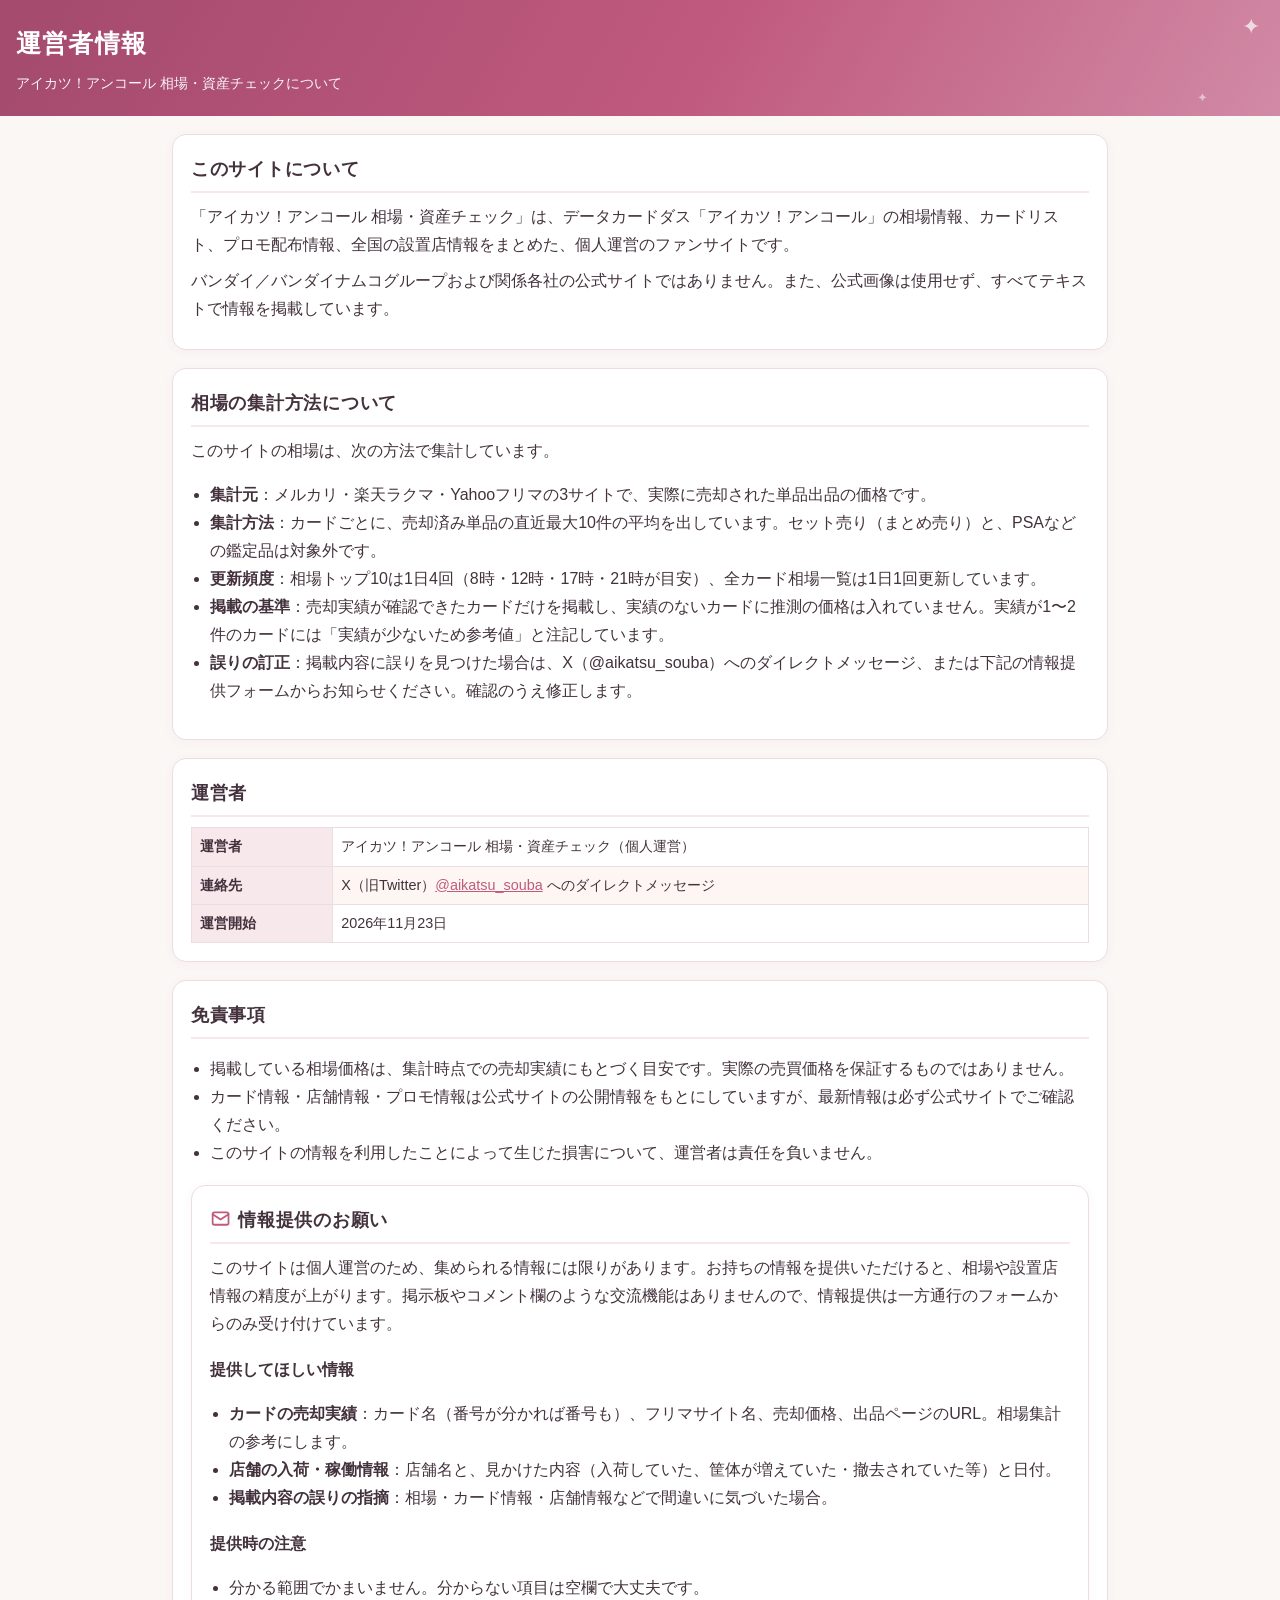
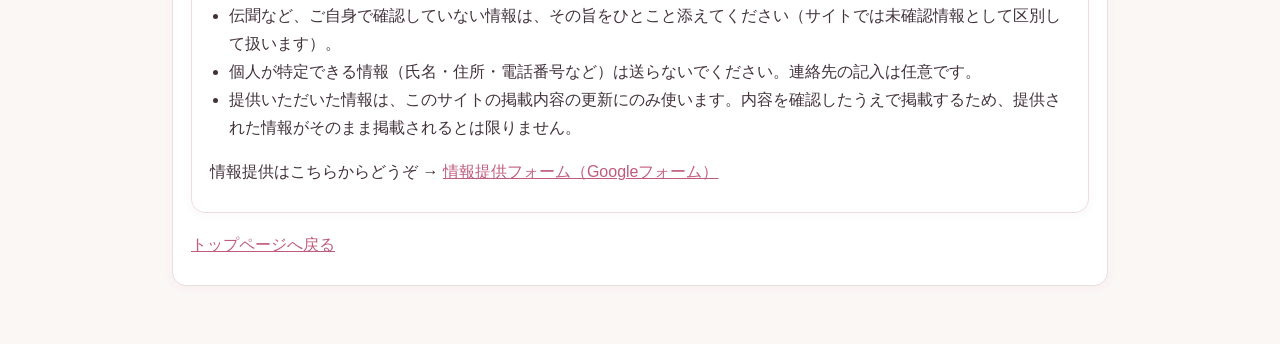
==== commit 4db45f09: "Add explanatory content sections to allprices/cards/about" ====
--- a/about.html
+++ b/about.html
@@ -18,9 +18,10 @@
 <meta property="og:site_name" content="アイカツ！アンコール 相場・資産チェック">
 <meta property="og:title" content="運営者情報｜アイカツ！アンコール 相場・資産チェック">
 <meta property="og:description" content="「アイカツ！アンコール 相場・資産チェック」の運営者情報と情報提供について。個人運営のファンサイト（非公式）です。">
-<meta property="og:url" content="https://aikatsu-encore-guide.330-t.workers.dev/about">
-<meta property="og:image" content="https://aikatsu-encore-guide.330-t.workers.dev/og-image.png">
+<meta property="og:url" content="https://aikatsu-encore.com/about">
+<meta property="og:image" content="https://aikatsu-encore.com/og-image.png">
 <meta name="twitter:card" content="summary_large_image">
+<script async src="https://pagead2.googlesyndication.com/pagead/js/adsbygoogle.js?client=ca-pub-5454950688835908" crossorigin="anonymous"></script>
 </head>
 <body>
 <header class="site-header">
@@ -34,6 +35,18 @@
 <p>「アイカツ！アンコール 相場・資産チェック」は、データカードダス「アイカツ！アンコール」の相場情報、カードリスト、プロモ配布情報、全国の設置店情報をまとめた、個人運営のファンサイトです。</p>
 <p>バンダイ／バンダイナムコグループおよび関係各社の公式サイトではありません。また、公式画像は使用せず、すべてテキストで情報を掲載しています。</p>
 </section>
+<section>
+<h2>相場の集計方法について</h2>
+<p>このサイトの相場は、次の方法で集計しています。</p>
+<ul class="plain">
+<li><strong>集計元</strong>：メルカリ・楽天ラクマ・Yahooフリマの3サイトで、実際に売却された単品出品の価格です。</li>
+<li><strong>集計方法</strong>：カードごとに、売却済み単品の直近最大10件の平均を出しています。セット売り（まとめ売り）と、PSAなどの鑑定品は対象外です。</li>
+<li><strong>更新頻度</strong>：相場トップ10は1日4回（8時・12時・17時・21時が目安）、全カード相場一覧は1日1回更新しています。</li>
+<li><strong>掲載の基準</strong>：売却実績が確認できたカードだけを掲載し、実績のないカードに推測の価格は入れていません。実績が1〜2件のカードには「実績が少ないため参考値」と注記しています。</li>
+<li><strong>誤りの訂正</strong>：掲載内容に誤りを見つけた場合は、X（@aikatsu_souba）へのダイレクトメッセージ、または下記の情報提供フォームからお知らせください。確認のうえ修正します。</li>
+</ul>
+</section>
+
 
 <section>
 <h2>運営者</h2>
